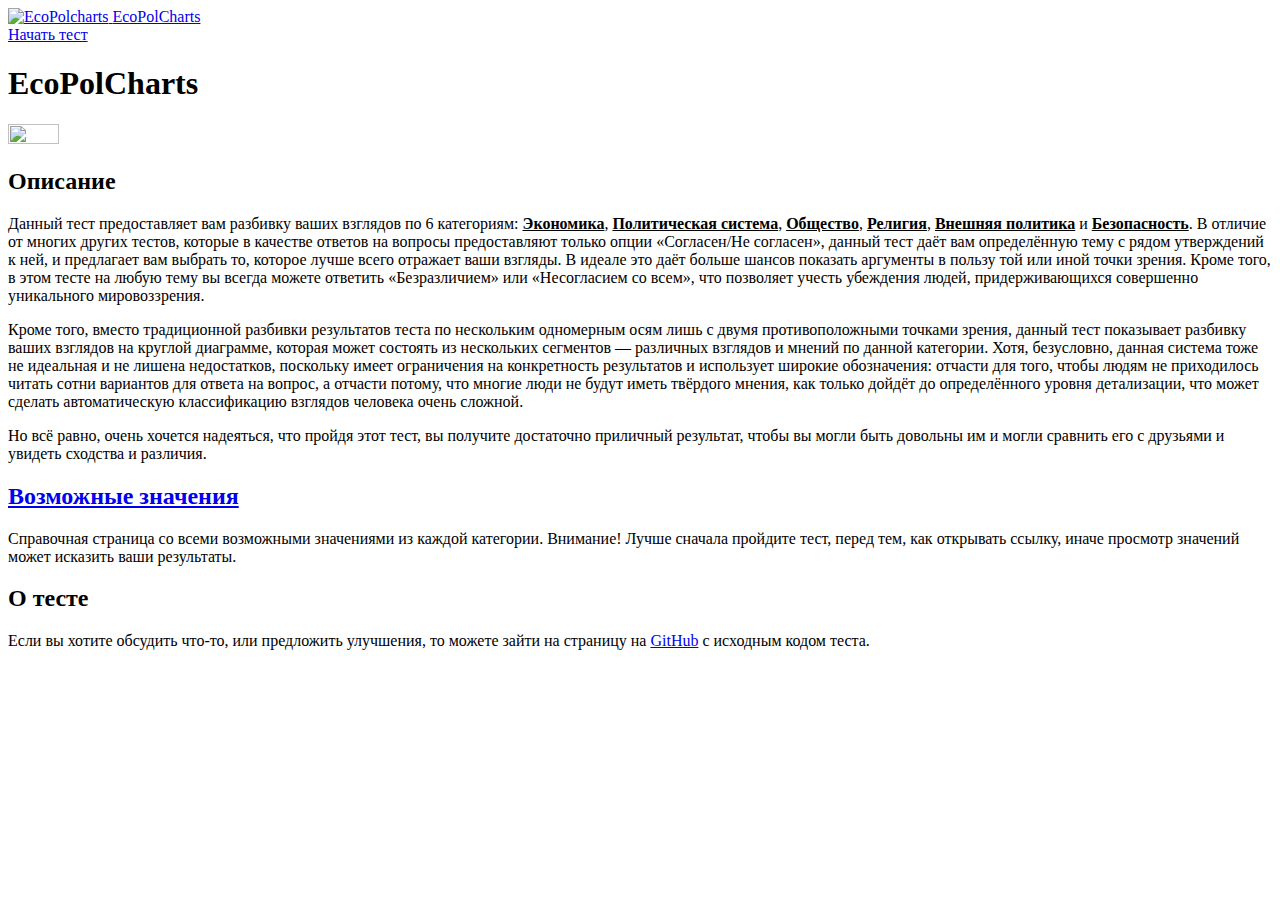
==== index.html @ 08a7b45f "Create index.html" ====
<!DOCTYPE html>
<html lang="ru">

<head>
    <title>EcoPolCharts</title>
    <meta name="description"
        content="«EcoPolCharts» (Экономико-Политические Диаграммы) — онлайн-тест на определение вашего мировоззрения и взглядов по различным вопросам, связанным с устройством мира и общества. Вам будет предложена тема и ряд утверждений, и вам нужно будет выбрать то, которое больше всего соответствует вашему мнению. Пожалуйста, отвечайте честно." />
    <meta charset="UTF-8">
    <meta http-equiv="X-UA-Compatible" content="IE=edge">
    <meta name="viewport" content="width=device-width, initial-scale=1.0">

    <link rel="icon" type="image/png" sizes="32x32" href="/images/favicon/favicon-32x32.png">
    <link rel="icon" type="image/png" sizes="16x16" href="/images/favicon/favicon-16x16.png">
    <link rel="manifest" href="./site.webmanifest">
    <meta name="theme-color" content="#090d18" media="(max-width: 1000px)">
    <meta name="theme-color" content="#121630" media="(min-width: 1000px)">

    <meta property="og:type" content="website">
    <meta property="og:title" content="Главная">
    <meta property="og:site_name" content="EcoPolCharts">
    <meta property="og:description"
        content="«EcoPolCharts» (Экономико-Политические Диаграммы) — онлайн-тест на определение вашего мировоззрения и взглядов по различным вопросам, связанным с устройством мира и общества. Вам будет предложена тема и ряд утверждений, и вам нужно будет выбрать то, которое больше всего соответствует вашему мнению. Пожалуйста, отвечайте честно.">
    <meta property="og:url" content="https://ecopolcharts.github.io/">
    <meta property="og:image" content="https://ForexAlive.github.io/ecopolcharts.github.io/images/cover/cover.png">
    <meta property="og:locale" content="ru_RU">

    <meta name="twitter:card" content="summary">
    <meta name="twitter:title" content="EcoPolCharts">
    <meta name="twitter:description"
        content="«EcoPolCharts» (Экономико-Политические Диаграммы) — онлайн-тест на определение вашего мировоззрения и взглядов по различным вопросам, связанным с устройством мира и общества. Вам будет предложена тема и ряд утверждений, и вам нужно будет выбрать то, которое больше всего соответствует вашему мнению. Пожалуйста, отвечайте честно.">
    <meta name="twitter:image" content="https://ForexAlive.github.io/ecopolcharts.github.io/images/cover/cover.png">
    <meta name="twitter:image:alt" content="Логотип EcoPolCharts">

    <link rel="stylesheet" href="./css/basic.css">
    <link rel="stylesheet" href="./css/index.css">

    <!-- Global site tag (gtag.js) - Google Analytics -->
    <script async src="https://www.googletagmanager.com/gtag/js?id=G-0JY69PX91M"></script>
    <script>
        window.dataLayer = window.dataLayer || []
        function gtag() { dataLayer.push(arguments) }
        gtag('js', new Date())

        gtag('config', 'G-0JY69PX91M');
    </script>
</head>

<body>
    <article class="ecopolcharts">
        <aside class="sidebar ecopolcharts__sidebar">
            <a href="./?lang=ru" class="sidebar-logo ecopolcharts__sidebar-logo">
                <img class="sidebar-logo__image" src="./Charts.png" alt="EcoPolcharts" width="30px">
                <span class="sidebar-logo__title">EcoPolCharts</span>
            </a>
            <nav class="ecopolcharts__sidebar-buttons">
                <a class="ecopolcharts__sidebar-button ecopolcharts__sidebar-button--start" href="quiz.html?lang=ru">Начать
                    тест</a>
            </nav>
        </aside>
        <main class="content ecopolcharts__content">
            <h1 class="ecopolcharts__title">EcoPolCharts</h1>
            <section role="region" class="section ecopolcharts__section ecopolcharts__section--start-quiz" id="StartQuiz">
                <img class="ecopolcharts__logo" height="20%" width="20%" src="Charts.png" />
            </section>
            <section role="region" class="section ecopolcharts__section ecopolcharts__section--description"
                id="description">
                <h2 class="section__title">Описание</h2>
                <p>Данный тест предоставляет вам разбивку ваших взглядов по 6 категориям: <u><b>Экономика</b></u>,
                            <u><b>Политическая система</b></u>, <u><b>Общество</b></u>, <u><b>Религия</b></u>, <u><b>Внешняя
                             политика</b></u> и <u><b>Безопасность</b></u>. В отличие от многих других тестов, которые в
                    качестве ответов на вопросы предоставляют только опции «Согласен/Не согласен», данный тест даёт вам
                    определённую тему с рядом утверждений к ней, и предлагает вам выбрать то, которое лучше всего отражает
                    ваши взгляды. В идеале это даёт больше шансов показать аргументы в пользу той или иной точки зрения.
                    Кроме того, в этом тесте на любую тему вы всегда можете ответить «Безразличием» или «Несогласием
                    со всем», что позволяет учесть убеждения людей, придерживающихся совершенно уникального мировоззрения.
                </p>
                <p>Кроме того, вместо традиционной разбивки результатов теста по нескольким одномерным осям лишь с двумя
                    противоположными точками зрения, данный тест показывает разбивку ваших взглядов на круглой диаграмме,
                    которая может состоять из нескольких сегментов — различных взглядов и мнений по данной категории.
                    Хотя, безусловно, данная система тоже не идеальная и не лишена недостатков, поскольку имеет ограничения
                    на конкретность результатов и использует широкие обозначения: отчасти для того, чтобы людям не
                    приходилось читать сотни вариантов для ответа на вопрос, а отчасти потому, что многие люди не будут
                    иметь твёрдого мнения, как только дойдёт до определённого уровня детализации, что может сделать
                    автоматическую классификацию взглядов человека очень сложной.</p>
                <p>Но всё равно, очень хочется надеяться, что пройдя этот тест, вы получите достаточно приличный результат,
                    чтобы вы могли быть довольны им и могли сравнить его с друзьями и увидеть сходства и различия.
                </p>
            </section>
            <section role="region" class="section ecopolcharts__section ecopolcharts__section--values" id="values">
                <h2 class="section__title"><a href="warning.html?lang=ru">Возможные значения</a></h2>
                <p>Справочная страница со всеми возможными значениями из каждой категории. Внимание! Лучше сначала
                    пройдите тест, перед тем, как открывать ссылку, иначе просмотр значений может исказить ваши
                    результаты.
                </p>
            </section>
            <section role="region" class="section ecopolcharts__section ecopolcharts__section--about" id="about">
                <h2 class="section__title">О тесте</h2>
                <p>Если вы хотите обсудить что-то, или предложить улучшения, то можете зайти на страницу на
                    <a href="https://github.com/ForexAlive/ecopolcharts.github.io/">GitHub</a> с исходным кодом теста.
                </p>
        </main>
    </article>
</body>

</html>
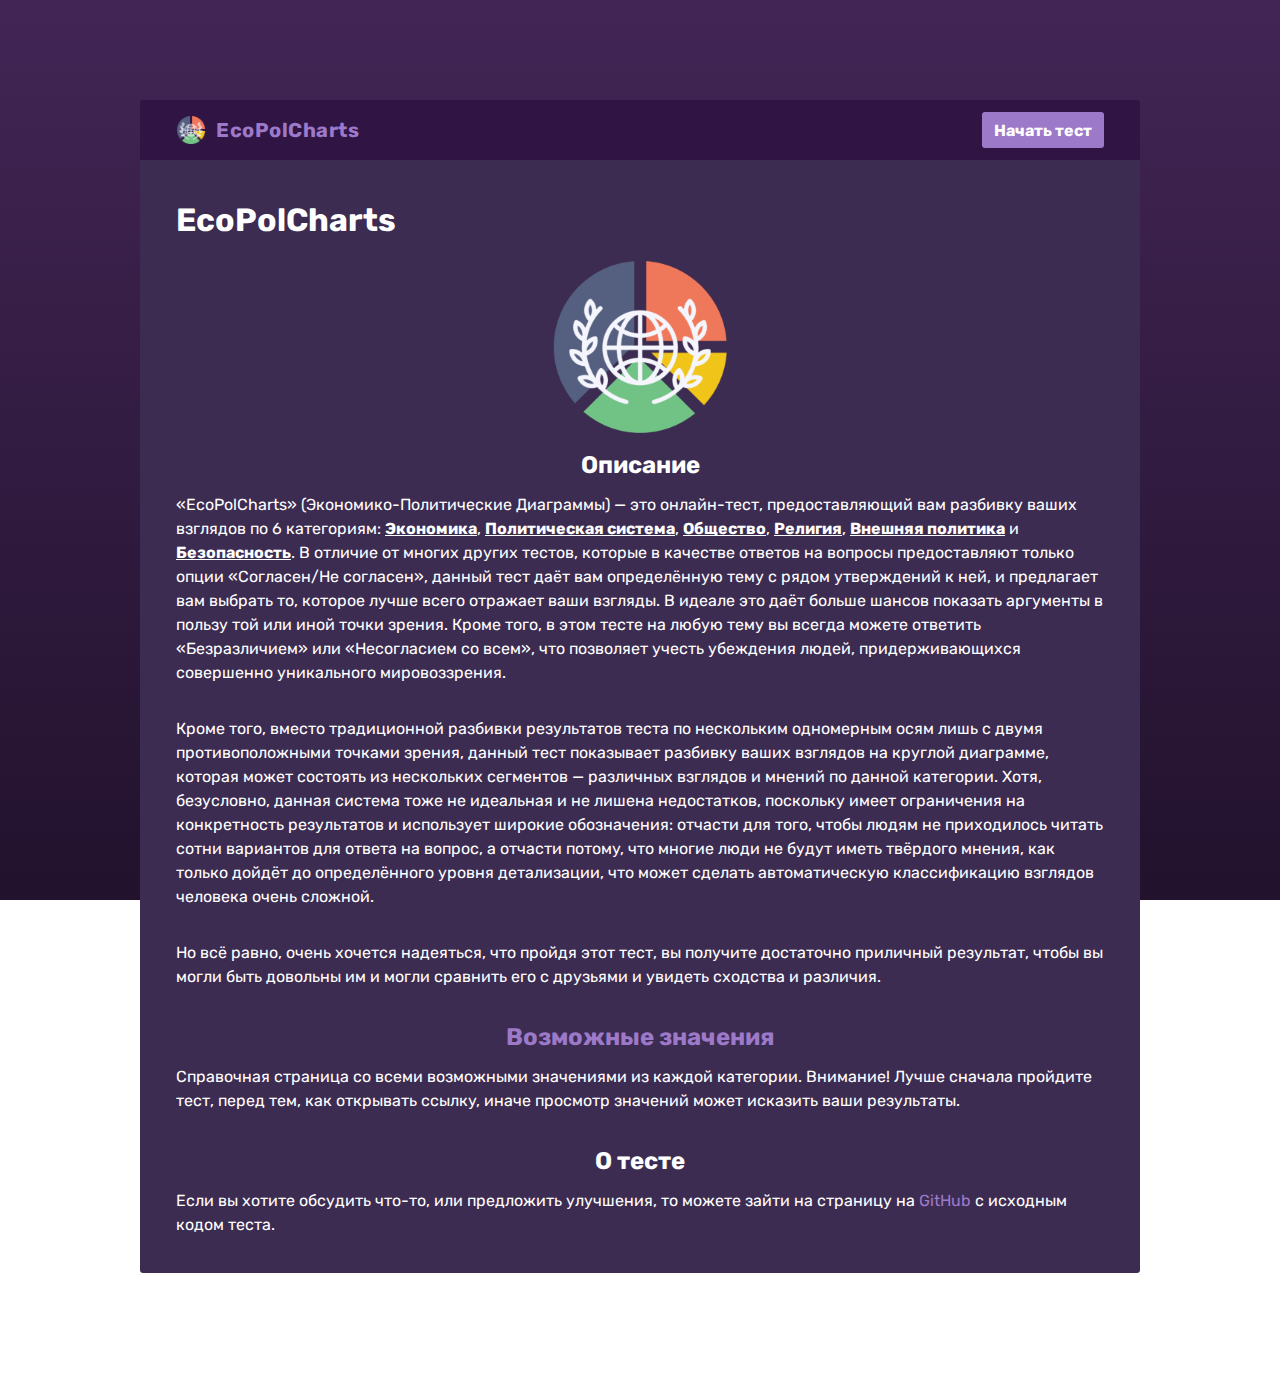
==== commit 0c98f30f: "Update index.html" ====
--- a/index.html
+++ b/index.html
@@ -21,14 +21,14 @@
     <meta property="og:description"
         content="«EcoPolCharts» (Экономико-Политические Диаграммы) — онлайн-тест на определение вашего мировоззрения и взглядов по различным вопросам, связанным с устройством мира и общества. Вам будет предложена тема и ряд утверждений, и вам нужно будет выбрать то, которое больше всего соответствует вашему мнению. Пожалуйста, отвечайте честно.">
     <meta property="og:url" content="https://ecopolcharts.github.io/">
-    <meta property="og:image" content="https://ForexAlive.github.io/ecopolcharts.github.io/images/cover/cover.png">
+    <meta property="og:image" content="https://ecopolcharts.github.io/ecopolcharts.github.io/images/cover/cover.png">
     <meta property="og:locale" content="ru_RU">
 
     <meta name="twitter:card" content="summary">
     <meta name="twitter:title" content="EcoPolCharts">
     <meta name="twitter:description"
         content="«EcoPolCharts» (Экономико-Политические Диаграммы) — онлайн-тест на определение вашего мировоззрения и взглядов по различным вопросам, связанным с устройством мира и общества. Вам будет предложена тема и ряд утверждений, и вам нужно будет выбрать то, которое больше всего соответствует вашему мнению. Пожалуйста, отвечайте честно.">
-    <meta name="twitter:image" content="https://ForexAlive.github.io/ecopolcharts.github.io/images/cover/cover.png">
+    <meta name="twitter:image" content="https://ecopolcharts.github.io/ecopolcharts.github.io/images/cover/cover.png">
     <meta name="twitter:image:alt" content="Логотип EcoPolCharts">
 
     <link rel="stylesheet" href="./css/basic.css">
@@ -65,7 +65,7 @@
             <section role="region" class="section ecopolcharts__section ecopolcharts__section--description"
                 id="description">
                 <h2 class="section__title">Описание</h2>
-                <p>Данный тест предоставляет вам разбивку ваших взглядов по 6 категориям: <u><b>Экономика</b></u>,
+                <p>«EcoPolCharts» (Экономико-Политические Диаграммы) — это онлайн-тест, предоставляющий вам разбивку ваших взглядов по 6 категориям: <u><b>Экономика</b></u>,
                             <u><b>Политическая система</b></u>, <u><b>Общество</b></u>, <u><b>Религия</b></u>, <u><b>Внешняя
                              политика</b></u> и <u><b>Безопасность</b></u>. В отличие от многих других тестов, которые в
                     качестве ответов на вопросы предоставляют только опции «Согласен/Не согласен», данный тест даёт вам
@@ -96,7 +96,7 @@
             <section role="region" class="section ecopolcharts__section ecopolcharts__section--about" id="about">
                 <h2 class="section__title">О тесте</h2>
                 <p>Если вы хотите обсудить что-то, или предложить улучшения, то можете зайти на страницу на
-                    <a href="https://github.com/ForexAlive/ecopolcharts.github.io/">GitHub</a> с исходным кодом теста.
+                    <a href="https://github.com/ecopolcharts/ecopolcharts.github.io/">GitHub</a> с исходным кодом теста.
                 </p>
         </main>
     </article>
--- a/css/basic.css
+++ b/css/basic.css
@@ -0,0 +1,169 @@
+@import url('https://fonts.googleapis.com/css2?family=Rubik:wght@300;700&display=swap');
+
+:root {
+    --theme-link: #cb7bff;
+    --theme-link--rgb: 156, 121, 201;
+}
+
+* {
+    -webkit-tap-highlight-color: transparent;
+}
+
+html, body {
+    color: white;
+    font-family: Rubik, sans-serif;
+    margin: 0;
+    padding: 0;
+    position: absolute;
+    top: 0;
+    width: 100%;
+}
+
+@media screen and (max-width: 1000px) {
+    html {
+        background-color: #171a44;
+    }
+}
+
+body {
+    background-attachment: fixed;
+    background-image: linear-gradient(0deg, #22122d, #422555);
+}
+
+a {
+    text-decoration: none;
+}
+
+.ecopolcharts {
+    background-color: #3d2c51;
+    border-radius: 3px;
+    margin-inline: auto;
+    margin-block: 100px;
+    max-width: 1000px;
+    min-height: 600px;
+}
+
+@media screen and (max-width: 1000px) {
+    .ecopolcharts {
+        margin-block: 0;
+        min-height: 100vh;
+    }
+}
+
+.ecopolcharts__sidebar {
+    background-color: #301443;
+    border-radius: 3px 3px 0 0;
+    display: flex;
+    justify-content: space-between;
+    gap: 10px;
+    min-height: 36px;
+    padding: 12px 36px;
+    position: sticky;
+    top: 0;
+}
+
+@media screen and (max-width: 1000px) {
+    .ecopolcharts__sidebar {
+        border-radius: 0;
+        gap: 12px;
+        padding-inline: 20px;
+    }
+}
+
+.ecopolcharts__sidebar-buttons {
+    display: flex;
+    gap: 5px;
+}
+
+.ecopolcharts__sidebar-button {
+    align-items: center;
+    background-color: rgba(var(--theme-link--rgb), .1);
+    border: none;
+    border-radius: 3px;
+    color: var(--theme-link);
+    cursor: pointer;
+    display: flex;
+    font-weight: bold;
+    justify-content: center;
+    min-height: 24px;
+    padding: 6px 12px;
+    text-align: center;
+    transition: background-color .3s;
+}
+
+.ecopolcharts__sidebar-button:hover {
+    background-color: rgba(var(--theme-link--rgb), .2);
+}
+
+.ecopolcharts__sidebar-button:active {
+    background-color: rgba(var(--theme-link--rgb), .3);
+}
+
+.ecopolcharts__sidebar-button--start {
+    background-color: rgba(var(--theme-link--rgb), 1);
+    color: white;
+}
+
+.ecopolcharts__sidebar-button--start:hover {
+    background-color: rgba(var(--theme-link--rgb), .8);
+    color: white;
+}
+
+.ecopolcharts__sidebar-button--start:active {
+    background-color: rgba(var(--theme-link--rgb), .6);
+    color: white;
+}
+
+.sidebar-logo {
+    align-items: center;
+    display: flex;
+    gap: 10px;
+}
+
+.sidebar-logo__title {
+    color: rgb(156, 121, 201);
+    font-size: 20px;
+    font-weight: bold;
+    letter-spacing: .5px;
+}
+
+.ecopolcharts__content {
+    padding: 20px 36px;
+}
+
+@media screen and (max-width: 1000px) {
+    .ecopolcharts__content {
+        padding-inline: 20px;
+    }
+}
+
+.ecopolcharts__content a {
+    color: rgba(var(--theme-link--rgb), 1);
+    transition: .3s;
+}
+
+.ecopolcharts__content a:hover {
+    color: rgba(var(--theme-link--rgb), .8);
+}
+
+.ecopolcharts__section {
+    display: flex;
+    flex-direction: column;
+    line-height: 1.5em;
+}
+
+.ecopolcharts__section:not(:last-child) {
+    margin-bottom: 20px;
+}
+
+.ecopolcharts__section--start-quiz {
+    align-items: center;
+    gap: 20px;
+}
+
+.section__title {
+    font-size: 1.5em;
+    font-weight: bold;
+    margin-inline: auto;
+    margin-block: 0;
+}
--- a/css/index.css
+++ b/css/index.css
@@ -0,0 +1,38 @@
+.ecopolcharts__logo {
+    margin-inline: auto;
+}
+
+.updates-list {
+    display: flex;
+    flex-direction: column;
+    gap: 20px;
+    list-style: none;
+    padding: 0;
+}
+
+.updates-list__item {
+    padding-left: 30px;
+    position: relative;
+}
+
+.updates-list__item::before {
+    background-clip: padding-box;
+    background-color: var(--theme-link);
+    border: 4px solid rgba(var(--theme-link--rgb), .2);
+    border-radius: 50%;
+    content: "";
+    display: block;
+    height: 8px;
+    left: 0;
+    position: absolute;
+    top: 4px;
+    width: 8px;
+}
+
+.updates-list__date {
+    font-weight: bold;
+}
+
+.updates-list__text {
+    margin: 0;
+}
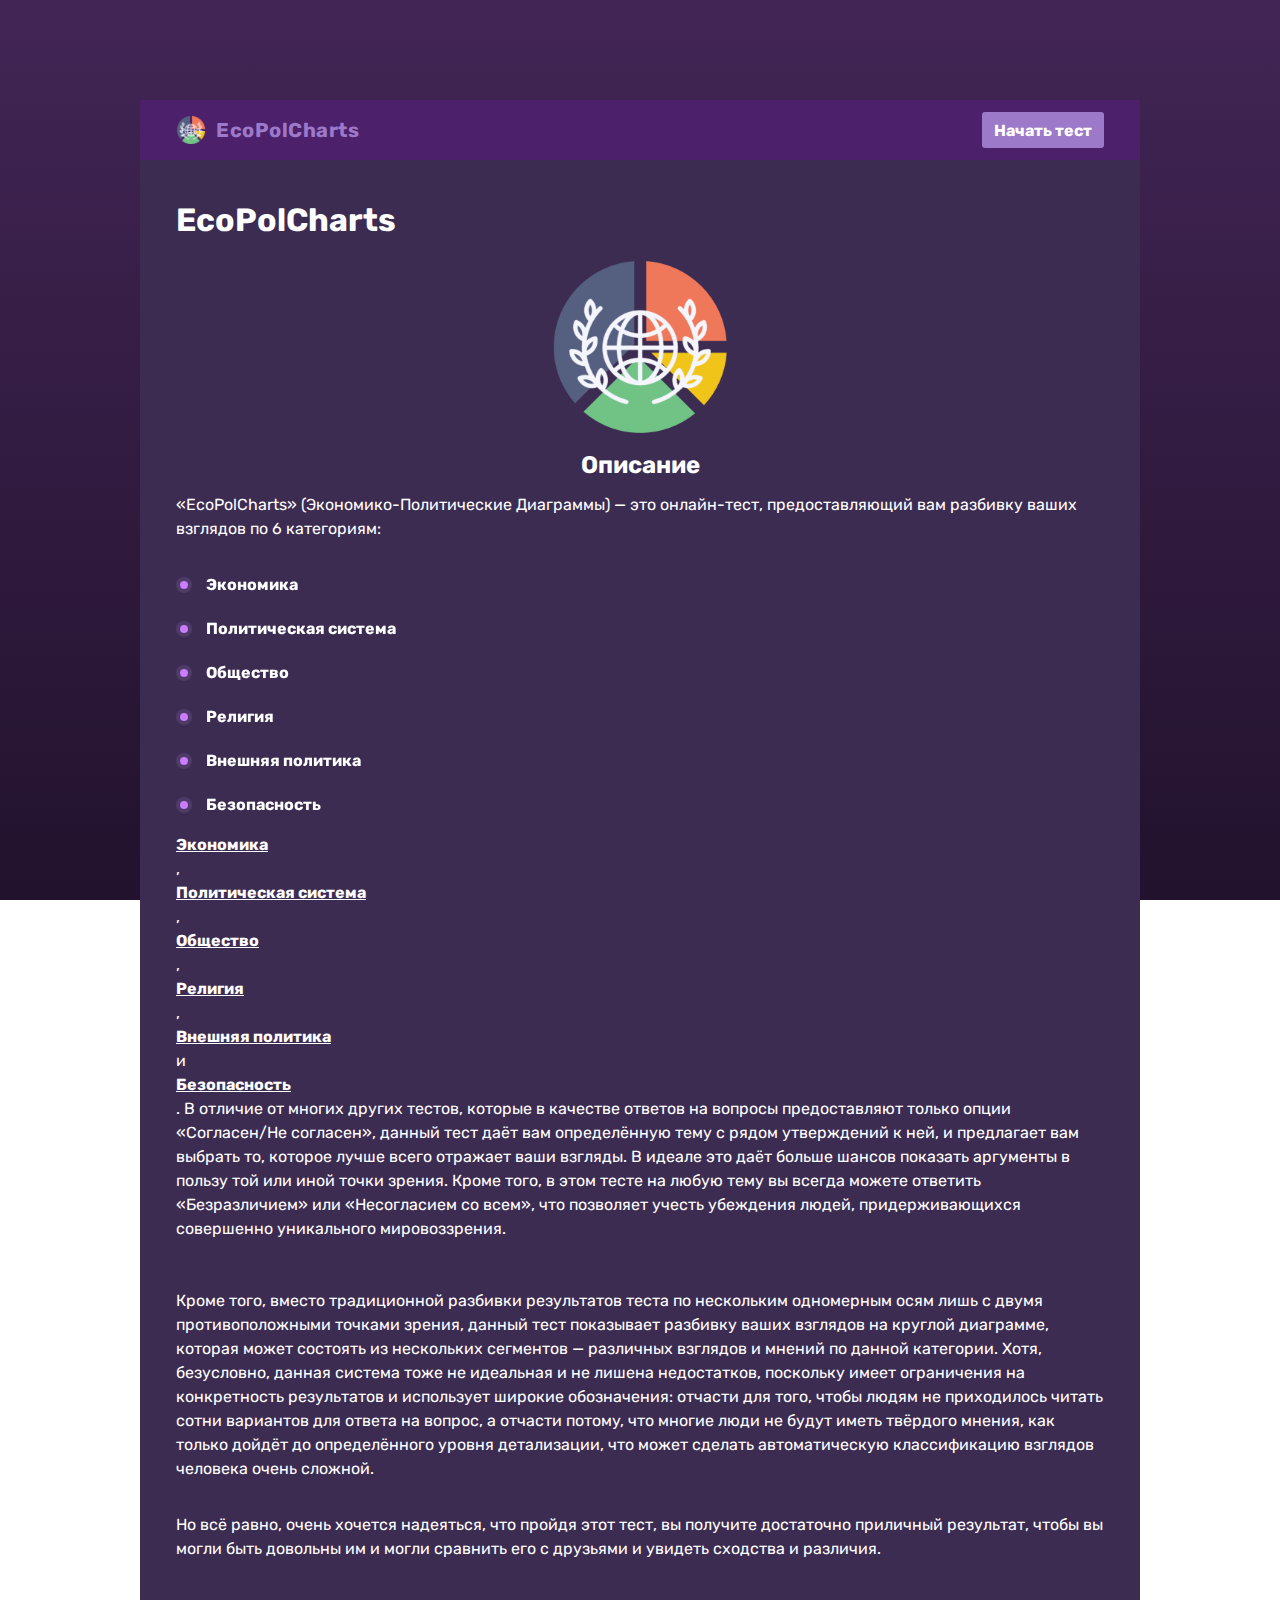
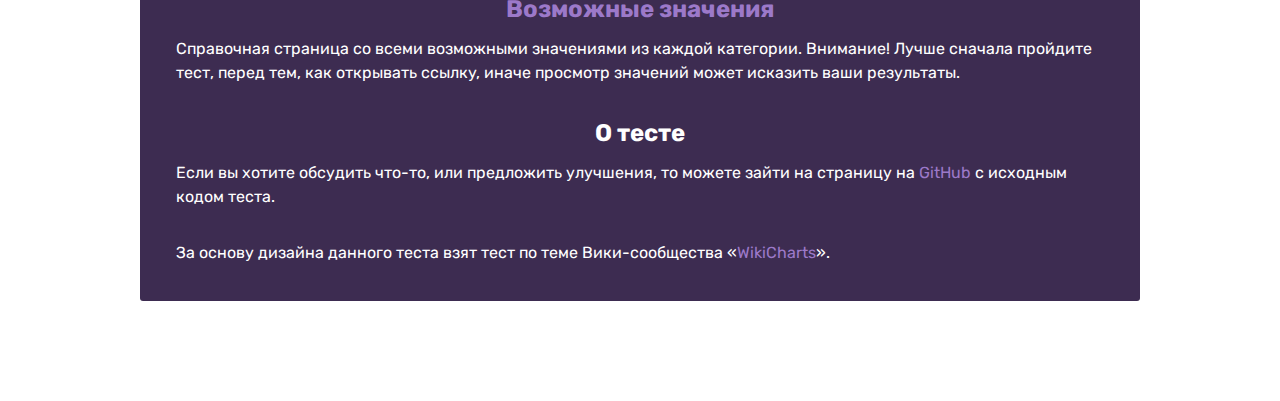
==== commit 4ce0a698: "Update index.html" ====
--- a/index.html
+++ b/index.html
@@ -65,7 +65,28 @@
             <section role="region" class="section ecopolcharts__section ecopolcharts__section--description"
                 id="description">
                 <h2 class="section__title">Описание</h2>
-                <p>«EcoPolCharts» (Экономико-Политические Диаграммы) — это онлайн-тест, предоставляющий вам разбивку ваших взглядов по 6 категориям: <u><b>Экономика</b></u>,
+                <p>«EcoPolCharts» (Экономико-Политические Диаграммы) — это онлайн-тест, предоставляющий вам разбивку ваших взглядов по 6 категориям:
+                    <ul class="updates-list">
+                    <li class="updates-list__item">
+                        <time class="updates-list__date">Экономика</time>
+                    </li>
+                    <li class="updates-list__item">
+                        <time class="updates-list__date">Политическая система</time>
+                    </li>
+                    <li class="updates-list__item">
+                        <time class="updates-list__date">Общество</time>
+                    </li>
+                    <li class="updates-list__item">
+                        <time class="updates-list__date">Религия</time>
+                    </li>
+                    <li class="updates-list__item">
+                        <time class="updates-list__date">Внешняя политика</time>
+                    </li>
+                    <li class="updates-list__item">
+                        <time class="updates-list__date">Безопасность</time>
+                    </li>
+                </ul>
+                    <u><b>Экономика</b></u>,
                             <u><b>Политическая система</b></u>, <u><b>Общество</b></u>, <u><b>Религия</b></u>, <u><b>Внешняя
                              политика</b></u> и <u><b>Безопасность</b></u>. В отличие от многих других тестов, которые в
                     качестве ответов на вопросы предоставляют только опции «Согласен/Не согласен», данный тест даёт вам
@@ -98,6 +119,8 @@
                 <p>Если вы хотите обсудить что-то, или предложить улучшения, то можете зайти на страницу на
                     <a href="https://github.com/ecopolcharts/ecopolcharts.github.io/">GitHub</a> с исходным кодом теста.
                 </p>
+                <p>За основу дизайна данного теста взят тест по теме Вики-сообщества «<a href="https://vonavy.github.io/wikicharts.github.io/?lang=ru">WikiCharts</a>».
+                </p>
         </main>
     </article>
 </body>
--- a/css/basic.css
+++ b/css/basic.css
@@ -51,7 +51,7 @@
 }
 
 .ecopolcharts__sidebar {
-    background-color: #301443;
+    background-color: #4d206b;
     border-radius: 3px 3px 0 0;
     display: flex;
     justify-content: space-between;
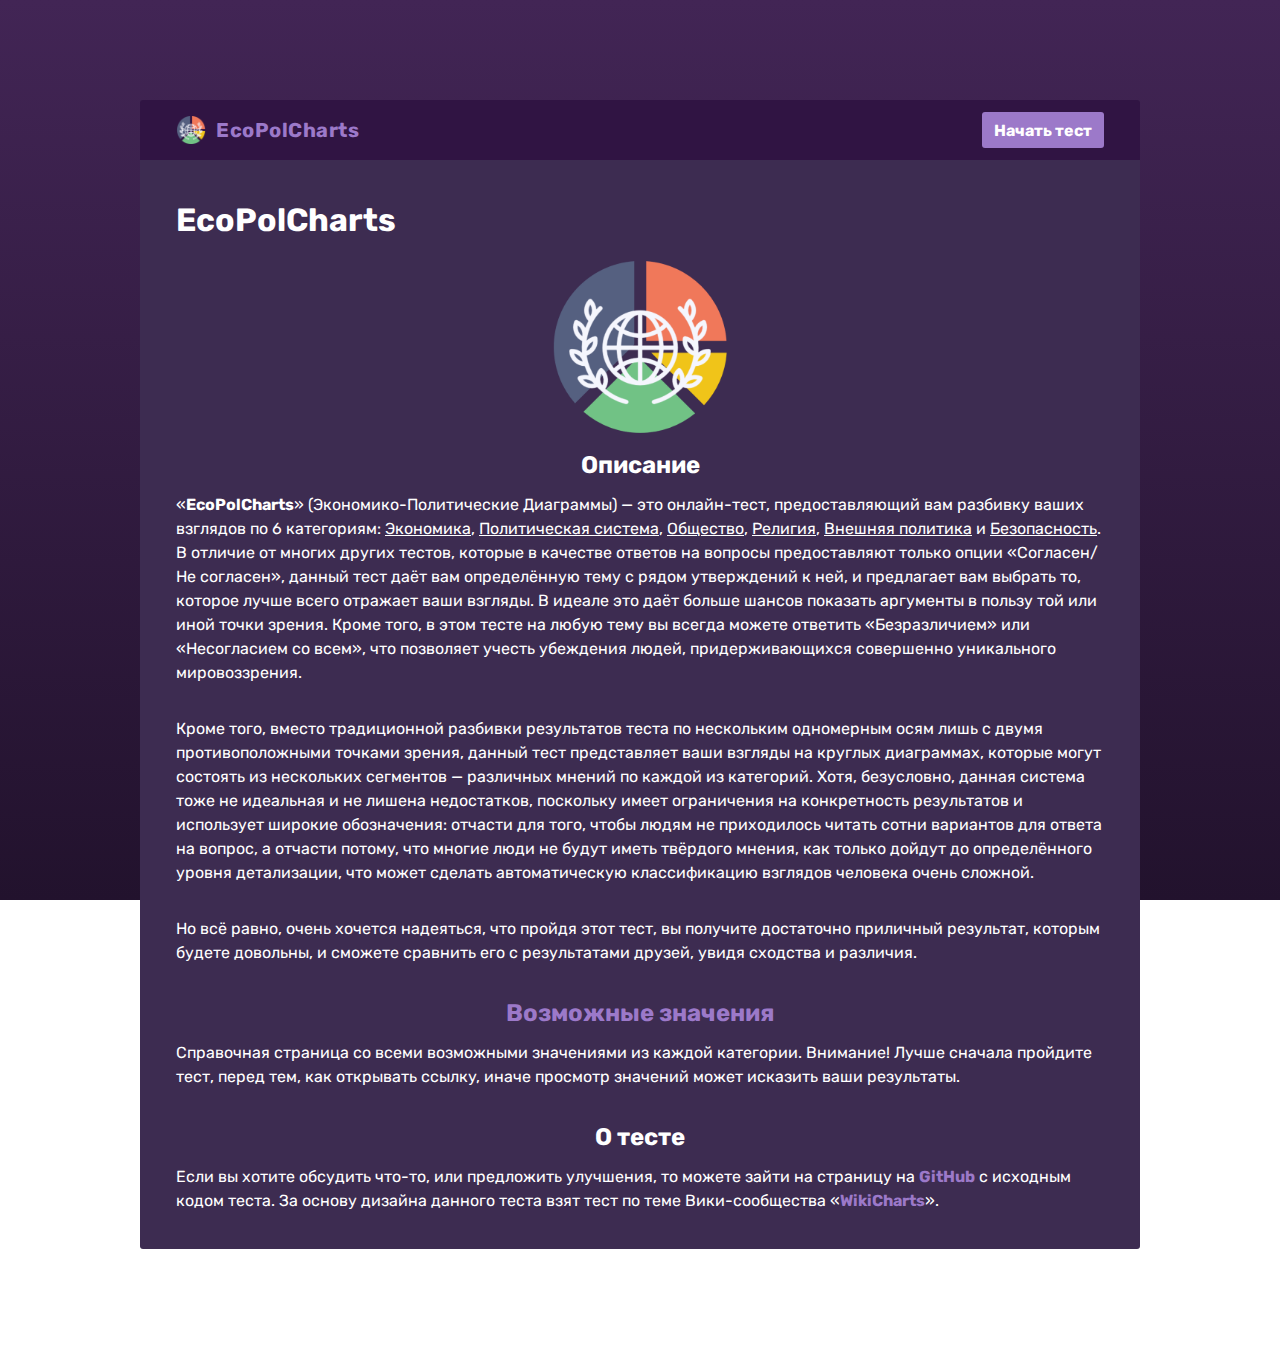
==== commit 042faa86: "Update index.html" ====
--- a/index.html
+++ b/index.html
@@ -65,30 +65,9 @@
             <section role="region" class="section ecopolcharts__section ecopolcharts__section--description"
                 id="description">
                 <h2 class="section__title">Описание</h2>
-                <p>«EcoPolCharts» (Экономико-Политические Диаграммы) — это онлайн-тест, предоставляющий вам разбивку ваших взглядов по 6 категориям:
-                    <ul class="updates-list">
-                    <li class="updates-list__item">
-                        <time class="updates-list__date">Экономика</time>
-                    </li>
-                    <li class="updates-list__item">
-                        <time class="updates-list__date">Политическая система</time>
-                    </li>
-                    <li class="updates-list__item">
-                        <time class="updates-list__date">Общество</time>
-                    </li>
-                    <li class="updates-list__item">
-                        <time class="updates-list__date">Религия</time>
-                    </li>
-                    <li class="updates-list__item">
-                        <time class="updates-list__date">Внешняя политика</time>
-                    </li>
-                    <li class="updates-list__item">
-                        <time class="updates-list__date">Безопасность</time>
-                    </li>
-                </ul>
-                    <u><b>Экономика</b></u>,
-                            <u><b>Политическая система</b></u>, <u><b>Общество</b></u>, <u><b>Религия</b></u>, <u><b>Внешняя
-                             политика</b></u> и <u><b>Безопасность</b></u>. В отличие от многих других тестов, которые в
+                <p>«<b>EcoPolCharts</b>» (Экономико-Политические Диаграммы) — это онлайн-тест, предоставляющий вам разбивку
+                    ваших взглядов по 6 категориям: <u>Экономика</u>, <u>Политическая система</u>, <u>Общество</u>, <u>Религия</u>,
+                    <u>Внешняя политика</u> и <u>Безопасность</u>. В отличие от многих других тестов, которые в
                     качестве ответов на вопросы предоставляют только опции «Согласен/Не согласен», данный тест даёт вам
                     определённую тему с рядом утверждений к ней, и предлагает вам выбрать то, которое лучше всего отражает
                     ваши взгляды. В идеале это даёт больше шансов показать аргументы в пользу той или иной точки зрения.
@@ -96,15 +75,15 @@
                     со всем», что позволяет учесть убеждения людей, придерживающихся совершенно уникального мировоззрения.
                 </p>
                 <p>Кроме того, вместо традиционной разбивки результатов теста по нескольким одномерным осям лишь с двумя
-                    противоположными точками зрения, данный тест показывает разбивку ваших взглядов на круглой диаграмме,
-                    которая может состоять из нескольких сегментов — различных взглядов и мнений по данной категории.
+                    противоположными точками зрения, данный тест представляет ваши взгляды на круглых диаграммах,
+                    которые могут состоять из нескольких сегментов — различных мнений по каждой из категорий.
                     Хотя, безусловно, данная система тоже не идеальная и не лишена недостатков, поскольку имеет ограничения
                     на конкретность результатов и использует широкие обозначения: отчасти для того, чтобы людям не
                     приходилось читать сотни вариантов для ответа на вопрос, а отчасти потому, что многие люди не будут
-                    иметь твёрдого мнения, как только дойдёт до определённого уровня детализации, что может сделать
+                    иметь твёрдого мнения, как только дойдут до определённого уровня детализации, что может сделать
                     автоматическую классификацию взглядов человека очень сложной.</p>
                 <p>Но всё равно, очень хочется надеяться, что пройдя этот тест, вы получите достаточно приличный результат,
-                    чтобы вы могли быть довольны им и могли сравнить его с друзьями и увидеть сходства и различия.
+                    которым будете довольны, и сможете сравнить его с результатами друзей, увидя сходства и различия.
                 </p>
             </section>
             <section role="region" class="section ecopolcharts__section ecopolcharts__section--values" id="values">
@@ -117,9 +96,8 @@
             <section role="region" class="section ecopolcharts__section ecopolcharts__section--about" id="about">
                 <h2 class="section__title">О тесте</h2>
                 <p>Если вы хотите обсудить что-то, или предложить улучшения, то можете зайти на страницу на
-                    <a href="https://github.com/ecopolcharts/ecopolcharts.github.io/">GitHub</a> с исходным кодом теста.
-                </p>
-                <p>За основу дизайна данного теста взят тест по теме Вики-сообщества «<a href="https://vonavy.github.io/wikicharts.github.io/?lang=ru">WikiCharts</a>».
+                    <b><a href="https://github.com/ecopolcharts/ecopolcharts.github.io/">GitHub</a></b> с исходным кодом теста.
+                    За основу дизайна данного теста взят тест по теме Вики-сообщества «<b><a href="https://vonavy.github.io/wikicharts.github.io/?lang=ru">WikiCharts</a></b>».
                 </p>
         </main>
     </article>
--- a/css/basic.css
+++ b/css/basic.css
@@ -51,7 +51,7 @@
 }
 
 .ecopolcharts__sidebar {
-    background-color: #4d206b;
+    background-color: #301443;
     border-radius: 3px 3px 0 0;
     display: flex;
     justify-content: space-between;
